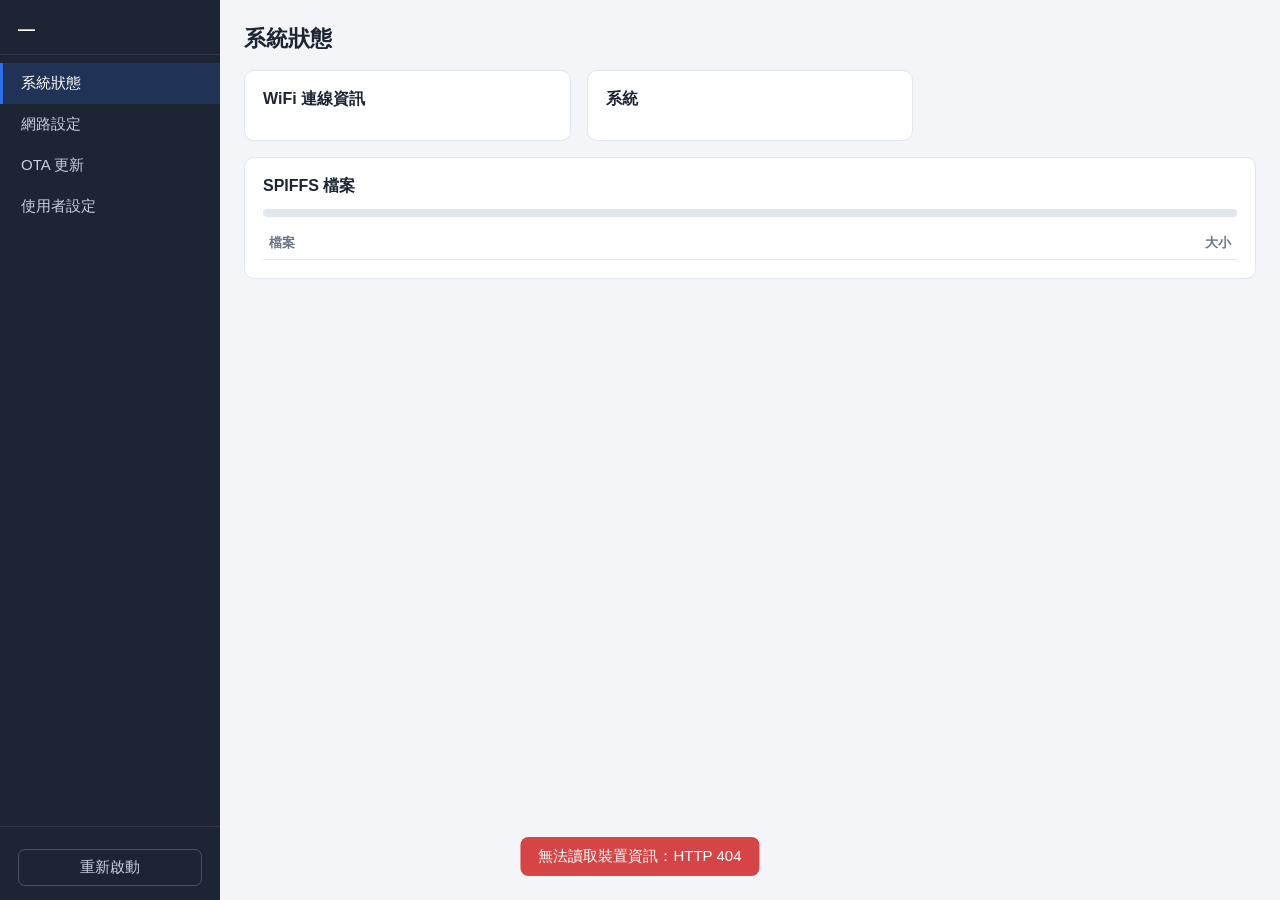
==== fc_wt32eth01/data/index.html @ ec2a92de "遙控器加入搖桿校正功能 - 網頁新增「搖桿校正」頁：即時數值、行程與中點校正、各軸反向、中點死區 - 校正結果存於 NVS；未校正時沿用開機自動取中點 - 校正期間只送出油門 0、未解鎖的封包，飛控解" ====
<!doctype html>
<html lang="zh-Hant">
<head>
<meta charset="utf-8">
<meta name="viewport" content="width=device-width,initial-scale=1">
<title>控制面板</title>
<link rel="stylesheet" href="style.css">
</head>
<body>
<header class="topbar">
  <button id="menuBtn" class="icon-btn" aria-label="選單">&#9776;</button>
  <span id="topTitle">控制面板</span>
</header>

<aside id="sidebar">
  <div class="brand">
    <div id="brandName">—</div>
    <div id="brandFw" class="muted small"></div>
  </div>
  <nav>
    <a href="#status">系統狀態</a>
    <a href="#network">網路設定</a>
    <a href="#pid" data-feature="pid">PID 設定</a>
    <a href="#sticks" data-feature="sticks">搖桿校正</a>
    <a href="#ota">OTA 更新</a>
    <a href="#user">使用者設定</a>
  </nav>
  <div class="side-foot">
    <div id="sideUser" class="muted small"></div>
    <button id="rebootBtn" class="btn ghost">重新啟動</button>
  </div>
</aside>
<div id="scrim"></div>

<main>
  <!-- 系統狀態 -->
  <section id="page-status" class="page">
    <h1>系統狀態</h1>
    <div class="grid">
      <div class="card" data-feature="flight">
        <h2>飛行狀態</h2>
        <div id="flightBadges" class="badges"></div>
        <dl id="flightInfo"></dl>
      </div>
      <div class="card" data-feature="rc">
        <h2>遙控狀態</h2>
        <div id="rcBadges" class="badges"></div>
        <dl id="rcInfo"></dl>
      </div>
      <div class="card">
        <h2>WiFi 連線資訊</h2>
        <dl id="wifiInfo"></dl>
      </div>
      <div class="card" data-feature="eth">
        <h2>乙太網路 (RJ45)</h2>
        <dl id="ethInfo"></dl>
      </div>
      <div class="card">
        <h2>系統</h2>
        <dl id="sysInfo"></dl>
      </div>
      <div class="card wide">
        <h2>SPIFFS 檔案</h2>
        <div class="meter"><div id="fsBar"></div></div>
        <div id="fsSummary" class="muted small"></div>
        <table class="table">
          <thead><tr><th>檔案</th><th class="num">大小</th></tr></thead>
          <tbody id="fsFiles"></tbody>
        </table>
      </div>
    </div>
  </section>

  <!-- 網路設定 -->
  <section id="page-network" class="page">
    <h1>網路設定</h1>
    <div class="grid">
      <div class="card">
        <h2>WiFi 設定</h2>
        <div class="row">
          <button id="scanBtn" class="btn">掃描網路</button>
          <span id="scanState" class="muted small"></span>
        </div>
        <ul id="scanList" class="scan-list"></ul>
        <form id="wifiForm" class="form">
          <label>SSID<input name="ssid" maxlength="32" required autocomplete="off"></label>
          <label>密碼
            <span class="pw"><input name="pass" type="password" maxlength="63" autocomplete="new-password">
            <button type="button" class="icon-btn pw-toggle" aria-label="顯示密碼">&#128065;</button></span>
          </label>
          <div class="row">
            <button class="btn primary">儲存並連線</button>
            <button type="button" id="wifiClearBtn" class="btn danger">清除連線設定</button>
          </div>
        </form>
      </div>

      <div class="card" data-feature="eth">
        <h2>RJ45 設定</h2>
        <form id="ethForm" class="form">
          <div class="seg">
            <label><input type="radio" name="dhcp" value="1"> DHCP</label>
            <label><input type="radio" name="dhcp" value="0"> 固定 IP</label>
          </div>
          <fieldset id="ethStatic">
            <label>IP 位址<input name="ip" placeholder="192.168.1.50"></label>
            <label>子網路遮罩<input name="mask" placeholder="255.255.255.0"></label>
            <label>預設閘道<input name="gw" placeholder="192.168.1.1"></label>
            <label>DNS<input name="dns" placeholder="192.168.1.1"></label>
          </fieldset>
          <p class="muted small">儲存後裝置會重新啟動。</p>
          <button class="btn primary">儲存</button>
        </form>
      </div>

      <div class="card" data-feature="target">
        <h2>飛控連線</h2>
        <form id="targetForm" class="form">
          <label>飛控 IP<input name="ip" placeholder="留空 = 自動（廣播尋找）"></label>
          <label>UDP 埠<input name="port" type="number" min="1" max="65535"></label>
          <p class="muted small">留空時以廣播送出，收到飛控回應後自動鎖定其 IP。同一網段有多台飛控時請填固定 IP。</p>
          <button class="btn primary">儲存</button>
        </form>
      </div>
    </div>
  </section>

  <!-- PID 設定 -->
  <section id="page-pid" class="page" data-feature="pid">
    <h1>PID 設定</h1>
    <div class="grid">
      <div class="card">
        <h2>即時姿態</h2>
        <div class="attitude">
          <div class="horizon"><div id="horizonSky"></div><div class="reticle"></div></div>
          <dl id="attInfo"></dl>
        </div>
        <div class="row">
          <button id="calBtn" class="btn">水平校正</button>
          <span id="calState" class="muted small"></span>
        </div>
        <p class="muted small">校正前請把機身放在水平面上並保持靜止。</p>
      </div>

      <div class="card wide">
        <h2>參數</h2>
        <form id="pidForm" class="form">
          <table class="table pid-table">
            <thead><tr><th>角速度環</th><th>Kp</th><th>Ki</th><th>Kd</th></tr></thead>
            <tbody>
              <tr><th>Roll 橫滾</th><td><input name="roll_kp"></td><td><input name="roll_ki"></td><td><input name="roll_kd"></td></tr>
              <tr><th>Pitch 俯仰</th><td><input name="pitch_kp"></td><td><input name="pitch_ki"></td><td><input name="pitch_kd"></td></tr>
              <tr><th>Yaw 偏航</th><td><input name="yaw_kp"></td><td><input name="yaw_ki"></td><td><input name="yaw_kd"></td></tr>
            </tbody>
          </table>
          <div class="fields-2">
            <label>角度環 Kp（自穩強度）<input name="levelKp"></label>
            <label>最大傾角（度）<input name="maxAngle"></label>
            <label>最大偏航速率（度/秒）<input name="maxYawRate"></label>
            <label>積分上限（µs）<input name="iLimit"></label>
          </div>
          <label class="check"><input type="checkbox" id="linkRP" checked> Roll / Pitch 參數連動</label>
          <p id="trimInfo" class="muted small"></p>
          <div class="row">
            <button class="btn primary">套用並儲存</button>
            <button type="button" id="pidDefaultsBtn" class="btn ghost">填入預設值</button>
            <button type="button" id="pidReloadBtn" class="btn ghost">重新讀取</button>
          </div>
        </form>
      </div>
    </div>
  </section>

  <!-- 搖桿校正（遙控器） -->
  <section id="page-sticks" class="page" data-feature="sticks">
    <h1>搖桿校正</h1>
    <div class="grid">
      <div class="card wide">
        <h2>即時數值</h2>
        <div id="stickBadges" class="badges"></div>
        <div id="stickRows" class="stick-rows"></div>
        <p class="muted small">淺色區塊 = 已校正行程，細線 = 中點，虛線框 = 本次校正記錄到的範圍。</p>
      </div>

      <div class="card">
        <h2>校正</h2>
        <ol class="steps">
          <li>按「開始校正」。校正期間遙控器只送出油門 0、未解鎖的封包。</li>
          <li>把每支搖桿往上下左右推到底，並繞幾圈。</li>
          <li>放開回中搖桿（油門停在任意位置），按「完成」。</li>
        </ol>
        <div id="stickCalMsg" class="small"></div>
        <div class="row">
          <button id="stickStartBtn" class="btn primary">開始校正</button>
          <button id="stickFinishBtn" class="btn primary">完成</button>
          <button id="stickCancelBtn" class="btn ghost">取消</button>
        </div>
      </div>

      <div class="card">
        <h2>選項</h2>
        <form id="stickForm" class="form">
          <div class="seg">
            <label><input type="checkbox" name="inv0"> 油門反向</label>
            <label><input type="checkbox" name="inv1"> Roll 反向</label>
            <label><input type="checkbox" name="inv2"> Pitch 反向</label>
            <label><input type="checkbox" name="inv3"> Yaw 反向</label>
          </div>
          <label>中點死區（ADC 值，0~400）<input name="deadband" type="number" min="0" max="400"></label>
          <div class="row">
            <button class="btn primary">儲存</button>
            <button type="button" id="stickResetBtn" class="btn danger">恢復預設值</button>
          </div>
        </form>
      </div>
    </div>
  </section>

  <!-- OTA 更新 -->
  <section id="page-ota" class="page">
    <h1>OTA 更新</h1>
    <div class="grid">
      <div class="card">
        <h2>上傳更新檔</h2>
        <form id="otaForm" class="form">
          <div class="seg">
            <label><input type="radio" name="type" value="fw" checked> 韌體 (.ino.bin)</label>
            <label><input type="radio" name="type" value="fs"> 網頁檔 (SPIFFS .bin)</label>
          </div>
          <input type="file" name="file" accept=".bin" required>
          <div class="meter"><div id="otaBar"></div></div>
          <div id="otaState" class="muted small"></div>
          <button class="btn primary">開始更新</button>
        </form>
        <p class="muted small">更新期間會強制上鎖馬達，完成後自動重新啟動。</p>
      </div>
    </div>
  </section>

  <!-- 使用者設定 -->
  <section id="page-user" class="page">
    <h1>使用者設定</h1>
    <div class="grid">
      <div class="card">
        <h2>登入帳號及密碼</h2>
        <form id="userForm" class="form">
          <label>帳號<input name="user" maxlength="32" required autocomplete="username"></label>
          <label>新密碼<input name="pass" type="password" minlength="4" maxlength="64" required autocomplete="new-password"></label>
          <label>確認新密碼<input name="pass2" type="password" minlength="4" maxlength="64" required autocomplete="new-password"></label>
          <button class="btn primary">儲存</button>
        </form>
      </div>
    </div>
  </section>
</main>

<div id="toast" role="status"></div>
<script src="app.js"></script>
</body>
</html>
---- fc_wt32eth01/data/style.css ----
:root {
  --bg: #f3f5f8;
  --panel: #ffffff;
  --side: #1d2433;
  --side-fg: #c8d0de;
  --side-active: #2f6fed;
  --fg: #1d2433;
  --muted: #6b7486;
  --line: #e2e6ee;
  --primary: #2f6fed;
  --danger: #d64545;
  --ok: #1f9d55;
  --warn: #d98a00;
  --radius: 10px;
  --side-w: 220px;
}
@media (prefers-color-scheme: dark) {
  :root {
    --bg: #12161f;
    --panel: #1b2130;
    --side: #0d1017;
    --fg: #e4e8f0;
    --muted: #8d97ab;
    --line: #2a3243;
  }
}

* { box-sizing: border-box; }
html, body { margin: 0; }
body {
  font-family: -apple-system, "Segoe UI", "Microsoft JhengHei", "PingFang TC", "Noto Sans TC", sans-serif;
  font-size: 15px;
  background: var(--bg);
  color: var(--fg);
}
h1 { font-size: 22px; margin: 0 0 16px; }
h2 { font-size: 16px; margin: 0 0 12px; }
.muted { color: var(--muted); }
.small { font-size: 13px; }

/* 版面 */
#sidebar {
  position: fixed; inset: 0 auto 0 0; width: var(--side-w);
  background: var(--side); color: var(--side-fg);
  display: flex; flex-direction: column; z-index: 20;
  transition: transform .2s;
}
.brand { padding: 20px 18px 14px; border-bottom: 1px solid rgba(255,255,255,.08); }
#brandName { font-weight: 700; font-size: 17px; color: #fff; }
nav { flex: 1; padding: 8px 0; overflow-y: auto; }
nav a {
  display: block; padding: 11px 18px; color: inherit; text-decoration: none;
  border-left: 3px solid transparent;
}
nav a:hover { background: rgba(255,255,255,.05); }
nav a.active { color: #fff; background: rgba(47,111,237,.18); border-left-color: var(--side-active); }
.side-foot { padding: 14px 18px; border-top: 1px solid rgba(255,255,255,.08); display: grid; gap: 8px; }
.side-foot .btn { color: var(--side-fg); border-color: rgba(255,255,255,.2); }
main { margin-left: var(--side-w); padding: 24px; max-width: 1200px; }
.topbar { display: none; }
#scrim { display: none; }

@media (max-width: 760px) {
  .topbar {
    display: flex; align-items: center; gap: 10px; position: sticky; top: 0; z-index: 10;
    background: var(--side); color: #fff; padding: 8px 12px; font-weight: 600;
  }
  .topbar .icon-btn { color: #fff; font-size: 20px; }
  #sidebar { transform: translateX(-100%); }
  body.menu-open #sidebar { transform: none; }
  body.menu-open #scrim { display: block; position: fixed; inset: 0; background: rgba(0,0,0,.4); z-index: 15; }
  main { margin-left: 0; padding: 16px; }
}

.page { display: none; }
.page.active { display: block; }
.grid { display: grid; grid-template-columns: repeat(auto-fill, minmax(min(320px, 100%), 1fr)); gap: 16px; }
.card {
  background: var(--panel); border: 1px solid var(--line); border-radius: var(--radius);
  padding: 18px; min-width: 0;
}
.card.wide { grid-column: 1 / -1; }
.hidden, [data-feature].off { display: none !important; }

/* 資料列表 */
dl { display: grid; grid-template-columns: max-content 1fr; gap: 6px 14px; margin: 0; }
dt { color: var(--muted); }
dd { margin: 0; word-break: break-all; font-variant-numeric: tabular-nums; }
.table { width: 100%; border-collapse: collapse; margin-top: 10px; }
.table th, .table td { text-align: left; padding: 7px 6px; border-bottom: 1px solid var(--line); }
.table th { font-weight: 600; color: var(--muted); font-size: 13px; }
.table .num { text-align: right; font-variant-numeric: tabular-nums; }
.badges { display: flex; flex-wrap: wrap; gap: 6px; margin-bottom: 12px; }
.badge { font-size: 12px; padding: 3px 9px; border-radius: 99px; background: var(--line); color: var(--fg); }
.badge.ok { background: rgba(31,157,85,.15); color: var(--ok); }
.badge.warn { background: rgba(217,138,0,.15); color: var(--warn); }
.badge.bad { background: rgba(214,69,69,.15); color: var(--danger); }
.meter { height: 8px; border-radius: 99px; background: var(--line); overflow: hidden; margin: 6px 0; }
.meter > div { height: 100%; width: 0; background: var(--primary); transition: width .2s; }

/* 表單 */
.form { display: grid; gap: 12px; }
.form label { display: grid; gap: 4px; font-size: 13px; color: var(--muted); }
.form label.check { display: flex; align-items: center; gap: 8px; color: var(--fg); }
input:not([type=radio]):not([type=checkbox]):not([type=file]) {
  width: 100%; padding: 8px 10px; font: inherit; color: var(--fg);
  background: var(--bg); border: 1px solid var(--line); border-radius: 7px;
}
input:focus { outline: 2px solid var(--primary); outline-offset: -1px; }
input:disabled { opacity: .5; }
fieldset { border: 0; padding: 0; margin: 0; display: grid; gap: 12px; }
fieldset:disabled { opacity: .5; }
.fields-2 { display: grid; grid-template-columns: repeat(auto-fill, minmax(min(200px, 100%), 1fr)); gap: 12px; }
.seg { display: flex; flex-wrap: wrap; gap: 16px; }
.seg label { display: flex; align-items: center; gap: 6px; color: var(--fg); font-size: 14px; }
.pw { position: relative; display: block; }
.pw input { padding-right: 40px; }
.pw-toggle { position: absolute; right: 4px; top: 50%; transform: translateY(-50%); }
.row { display: flex; flex-wrap: wrap; align-items: center; gap: 10px; }
.pid-table td { padding: 5px 4px; }
.pid-table input { text-align: right; }

.btn {
  font: inherit; padding: 8px 16px; border-radius: 7px; cursor: pointer;
  border: 1px solid var(--line); background: var(--panel); color: var(--fg);
}
.btn:hover { filter: brightness(.97); }
.btn:disabled { opacity: .5; cursor: default; }
.btn.primary { background: var(--primary); border-color: var(--primary); color: #fff; }
.btn.danger { background: transparent; border-color: var(--danger); color: var(--danger); }
.btn.ghost { background: transparent; }
.icon-btn { background: none; border: 0; cursor: pointer; padding: 4px 8px; font-size: 16px; color: var(--muted); }

.scan-list { list-style: none; padding: 0; margin: 10px 0; max-height: 240px; overflow-y: auto; }
.scan-list li {
  display: flex; justify-content: space-between; gap: 10px; padding: 8px 10px;
  border: 1px solid var(--line); border-radius: 7px; margin-bottom: 6px; cursor: pointer;
}
.scan-list li:hover { border-color: var(--primary); }
.scan-list .sig { color: var(--muted); font-size: 13px; white-space: nowrap; }

/* 姿態儀 */
.attitude { display: flex; gap: 18px; align-items: center; margin-bottom: 12px; flex-wrap: wrap; }
.horizon {
  position: relative; width: 120px; height: 120px; border-radius: 50%; overflow: hidden;
  background: #8b5a2b; border: 3px solid var(--line); flex: none;
}
#horizonSky {
  position: absolute; left: -50%; width: 200%; height: 200%; top: -150%;
  background: #4a90d9; transform-origin: 50% 100%;
}
.reticle { position: absolute; left: 25%; right: 25%; top: 50%; height: 2px; margin-top: -1px; background: #ffd200; }

/* 搖桿校正 */
.stick-rows { display: grid; gap: 14px; }
.stick-row { display: grid; grid-template-columns: 56px 1fr 130px; align-items: center; gap: 12px; }
.stick-name { font-weight: 600; }
.track { position: relative; height: 18px; border-radius: 4px; background: var(--line); }
.track > div { position: absolute; top: 0; bottom: 0; }
.track .range { background: rgba(47,111,237,.25); }
.track .seen { border: 2px dashed var(--warn); border-radius: 4px; display: none; }
.track .center { width: 2px; margin-left: -1px; background: var(--muted); }
.track .pos { width: 4px; margin-left: -2px; background: var(--fg); border-radius: 2px; }
.stick-val { text-align: right; font-variant-numeric: tabular-nums; }
.stick-val b { display: inline-block; min-width: 48px; }
.steps { margin: 0 0 12px; padding-left: 20px; line-height: 1.7; }
#stickCalMsg { min-height: 1.4em; margin-bottom: 10px; }
#stickCalMsg.active { color: var(--warn); font-weight: 600; }
@media (max-width: 480px) {
  .stick-row { grid-template-columns: 48px 1fr; }
  .stick-val { grid-column: 1 / -1; text-align: left; }
}

#toast {
  position: fixed; left: 50%; bottom: 24px; transform: translate(-50%, 20px);
  background: #1d2433; color: #fff; padding: 10px 18px; border-radius: 8px;
  opacity: 0; pointer-events: none; transition: .2s; z-index: 50; max-width: calc(100% - 32px);
}
#toast.show { opacity: 1; transform: translate(-50%, 0); }
#toast.err { background: var(--danger); }
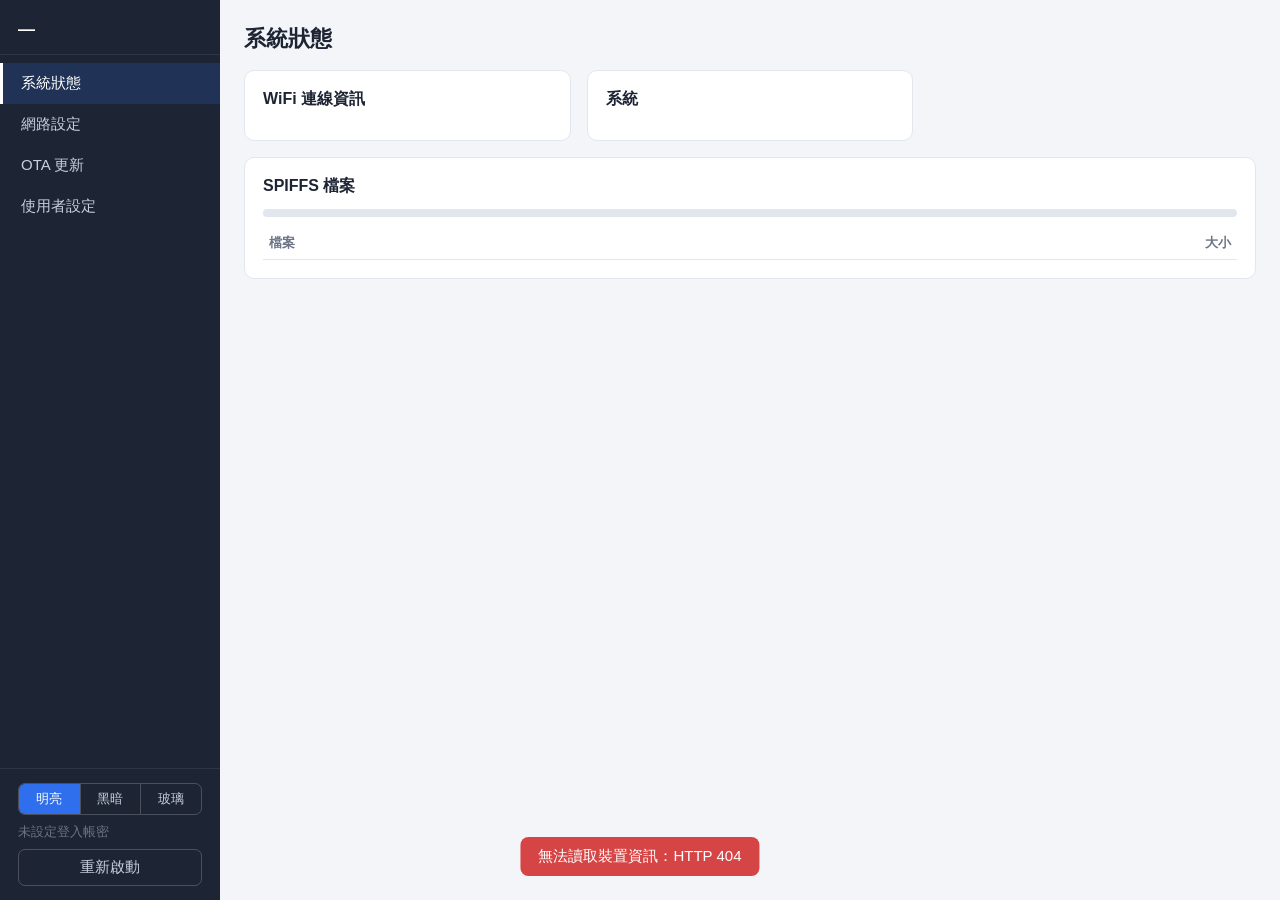
==== commit 491c393c: "初始免登入，新增明亮/黑暗/玻璃三種主題 - 出廠不設帳密，開啟網頁不需登入；設定帳號密碼後才啟用 Basic Auth - 使用者設定頁顯示登入狀態，可清除帳密回到免登入 - 移除 DEFAULT_" ====
--- a/fc_wt32eth01/data/index.html
+++ b/fc_wt32eth01/data/index.html
@@ -5,6 +5,16 @@
 <meta name="viewport" content="width=device-width,initial-scale=1">
 <title>控制面板</title>
 <link rel="stylesheet" href="style.css">
+<script>
+  // 在畫面繪製前套用主題，避免閃爍（明亮 / 黑暗 / 玻璃風，未選擇時跟隨系統）
+  (function () {
+    var t = null;
+    try { t = localStorage.getItem('theme'); } catch (e) {}
+    if (t !== 'light' && t !== 'dark' && t !== 'glass')
+      t = window.matchMedia && matchMedia('(prefers-color-scheme: dark)').matches ? 'dark' : 'light';
+    document.documentElement.setAttribute('data-theme', t);
+  })();
+</script>
 </head>
 <body>
 <header class="topbar">
@@ -22,10 +32,16 @@
     <a href="#network">網路設定</a>
     <a href="#pid" data-feature="pid">PID 設定</a>
     <a href="#sticks" data-feature="sticks">搖桿校正</a>
+    <a href="#oled" data-feature="oled">OLED 顯示</a>
     <a href="#ota">OTA 更新</a>
     <a href="#user">使用者設定</a>
   </nav>
   <div class="side-foot">
+    <div class="theme-switch" role="group" aria-label="主題">
+      <button type="button" data-theme-set="light">明亮</button>
+      <button type="button" data-theme-set="dark">黑暗</button>
+      <button type="button" data-theme-set="glass">玻璃</button>
+    </div>
     <div id="sideUser" class="muted small"></div>
     <button id="rebootBtn" class="btn ghost">重新啟動</button>
   </div>
@@ -216,6 +232,55 @@
     </div>
   </section>
 
+  <!-- OLED 顯示（遙控器） -->
+  <section id="page-oled" class="page" data-feature="oled">
+    <h1>OLED 顯示</h1>
+    <div class="grid">
+      <div class="card">
+        <h2>顯示畫面</h2>
+        <form id="oledForm" class="form">
+          <div class="seg">
+            <label><input type="radio" name="mode" value="0"> 主畫面</label>
+            <label><input type="radio" name="mode" value="1"> 連線資訊</label>
+            <label><input type="radio" name="mode" value="2"> 自動輪播</label>
+          </div>
+          <label>輪播間隔（秒，2~30）<input name="rotateSec" type="number" min="2" max="30"></label>
+          <p class="muted small">按「套用」後 OLED 立即切換並儲存。搖桿校正期間固定顯示主畫面。</p>
+          <button class="btn primary">套用</button>
+        </form>
+      </div>
+
+      <div class="card">
+        <h2>主畫面</h2>
+<pre class="oled">192.168.10.21    -58
+<b>DISARMED</b>
+R +1.2 P -0.4 11.8V
+T   0 [    ]  Y [--|--]
+R [--|##]     P [--|--]</pre>
+        <p class="muted small">WiFi IP 與訊號、飛控狀態（大字）、飛控姿態與電池、搖桿位置。</p>
+      </div>
+
+      <div class="card">
+        <h2>連線資訊</h2>
+<pre class="oled"><span class="inv">LINK         DISARMED</span>
+FC 192.168.10.20
+> 192.168.10.20:4210
+AUTO   RSSI -58dBm
+TX 50/s  RX 20/s
+Last 30ms   Yaw  +0
+R +1.2 P -0.4 11.8V</pre>
+        <dl>
+          <dt>FC</dt><dd>回應遙測的飛控 IP</dd>
+          <dt>&gt;</dt><dd>控制封包送往的位址與埠</dd>
+          <dt>模式</dt><dd>FIXED 指定 IP／AUTO 自動鎖定／BCAST 廣播尋找中</dd>
+          <dt>TX / RX</dt><dd>每秒送出的控制封包／收到的遙測封包</dd>
+          <dt>Last</dt><dd>距上次收到遙測的時間</dd>
+          <dt>Yaw</dt><dd>飛控偏航角速度（°/s）</dd>
+        </dl>
+      </div>
+    </div>
+  </section>
+
   <!-- OTA 更新 -->
   <section id="page-ota" class="page">
     <h1>OTA 更新</h1>
@@ -244,10 +309,14 @@
       <div class="card">
         <h2>登入帳號及密碼</h2>
         <form id="userForm" class="form">
+          <div id="authNote" class="auth-note"></div>
           <label>帳號<input name="user" maxlength="32" required autocomplete="username"></label>
           <label>新密碼<input name="pass" type="password" minlength="4" maxlength="64" required autocomplete="new-password"></label>
           <label>確認新密碼<input name="pass2" type="password" minlength="4" maxlength="64" required autocomplete="new-password"></label>
-          <button class="btn primary">儲存</button>
+          <div class="row">
+            <button class="btn primary">儲存</button>
+            <button type="button" id="userClearBtn" class="btn danger">清除帳密（不需登入）</button>
+          </div>
         </form>
       </div>
     </div>
--- a/fc_wt32eth01/data/style.css
+++ b/fc_wt32eth01/data/style.css
@@ -1,28 +1,72 @@
 :root {
+  --primary: #2f6fed;
+  --radius: 10px;
+  --side-w: 220px;
+}
+
+/* ---- 主題：明亮（預設）---- */
+:root, :root[data-theme="light"] {
+  color-scheme: light;
   --bg: #f3f5f8;
+  --bg-image: none;
   --panel: #ffffff;
+  --input-bg: #f3f5f8;
   --side: #1d2433;
   --side-fg: #c8d0de;
-  --side-active: #2f6fed;
   --fg: #1d2433;
   --muted: #6b7486;
   --line: #e2e6ee;
-  --primary: #2f6fed;
   --danger: #d64545;
   --ok: #1f9d55;
-  --warn: #d98a00;
-  --radius: 10px;
-  --side-w: 220px;
-}
-@media (prefers-color-scheme: dark) {
-  :root {
-    --bg: #12161f;
-    --panel: #1b2130;
-    --side: #0d1017;
-    --fg: #e4e8f0;
-    --muted: #8d97ab;
-    --line: #2a3243;
-  }
+  --warn: #c27c00;
+  --toast-bg: #1d2433;
+  --blur: none;
+  --shadow: none;
+}
+
+/* ---- 主題：黑暗 ---- */
+:root[data-theme="dark"] {
+  color-scheme: dark;
+  --bg: #12161f;
+  --bg-image: none;
+  --panel: #1b2130;
+  --input-bg: #12161f;
+  --side: #0d1017;
+  --side-fg: #c8d0de;
+  --fg: #e4e8f0;
+  --muted: #8d97ab;
+  --line: #2a3243;
+  --danger: #f06b6b;
+  --ok: #3ccf7f;
+  --warn: #f0b429;
+  --toast-bg: #2a3243;
+  --blur: none;
+  --shadow: none;
+}
+
+/* ---- 主題：玻璃風（半透明卡片 + 背景模糊）---- */
+:root[data-theme="glass"] {
+  color-scheme: dark;
+  --primary: #5b8cff;
+  --bg: #1b2450;
+  --bg-image:
+    radial-gradient(circle at 15% 20%, rgba(255, 92, 170, .55), transparent 40%),
+    radial-gradient(circle at 85% 15%, rgba(64, 200, 255, .5), transparent 42%),
+    radial-gradient(circle at 70% 85%, rgba(140, 90, 255, .55), transparent 45%),
+    linear-gradient(135deg, #1b2450 0%, #2b1f5c 50%, #10324f 100%);
+  --panel: rgba(255, 255, 255, .12);
+  --input-bg: rgba(255, 255, 255, .10);
+  --side: rgba(12, 16, 36, .38);
+  --side-fg: #dfe5f5;
+  --fg: #f4f6fb;
+  --muted: rgba(228, 234, 250, .72);
+  --line: rgba(255, 255, 255, .2);
+  --danger: #ff8080;
+  --ok: #5ee69a;
+  --warn: #ffd166;
+  --toast-bg: rgba(20, 24, 48, .85);
+  --blur: blur(18px) saturate(150%);
+  --shadow: 0 8px 32px rgba(0, 0, 0, .25);
 }
 
 * { box-sizing: border-box; }
@@ -30,8 +74,11 @@
 body {
   font-family: -apple-system, "Segoe UI", "Microsoft JhengHei", "PingFang TC", "Noto Sans TC", sans-serif;
   font-size: 15px;
-  background: var(--bg);
+  background-color: var(--bg);
+  background-image: var(--bg-image);
+  background-attachment: fixed;
   color: var(--fg);
+  min-height: 100vh;
 }
 h1 { font-size: 22px; margin: 0 0 16px; }
 h2 { font-size: 16px; margin: 0 0 12px; }
@@ -44,6 +91,7 @@
   background: var(--side); color: var(--side-fg);
   display: flex; flex-direction: column; z-index: 20;
   transition: transform .2s;
+  backdrop-filter: var(--blur); -webkit-backdrop-filter: var(--blur);
 }
 .brand { padding: 20px 18px 14px; border-bottom: 1px solid rgba(255,255,255,.08); }
 #brandName { font-weight: 700; font-size: 17px; color: #fff; }
@@ -55,7 +103,19 @@
 nav a:hover { background: rgba(255,255,255,.05); }
 nav a.active { color: #fff; background: rgba(47,111,237,.18); border-left-color: var(--side-active); }
 .side-foot { padding: 14px 18px; border-top: 1px solid rgba(255,255,255,.08); display: grid; gap: 8px; }
-.side-foot .btn { color: var(--side-fg); border-color: rgba(255,255,255,.2); }
+.side-foot .btn { color: var(--side-fg); border-color: rgba(255,255,255,.2); background: transparent; }
+
+/* 主題切換 */
+.theme-switch { display: grid; grid-template-columns: repeat(3, 1fr); border: 1px solid rgba(255,255,255,.2); border-radius: 7px; overflow: hidden; }
+.theme-switch button {
+  font: inherit; font-size: 13px; padding: 6px 0; border: 0; cursor: pointer;
+  background: transparent; color: var(--side-fg);
+}
+.theme-switch button + button { border-left: 1px solid rgba(255,255,255,.2); }
+.theme-switch button.active { background: var(--primary); color: #fff; }
+.auth-note { padding: 10px 12px; border-radius: 7px; font-size: 13px; }
+.auth-note.open { background: rgba(217,138,0,.14); color: var(--warn); }
+.auth-note.locked { background: rgba(31,157,85,.14); color: var(--ok); }
 main { margin-left: var(--side-w); padding: 24px; max-width: 1200px; }
 .topbar { display: none; }
 #scrim { display: none; }
@@ -64,6 +124,7 @@
   .topbar {
     display: flex; align-items: center; gap: 10px; position: sticky; top: 0; z-index: 10;
     background: var(--side); color: #fff; padding: 8px 12px; font-weight: 600;
+    backdrop-filter: var(--blur); -webkit-backdrop-filter: var(--blur);
   }
   .topbar .icon-btn { color: #fff; font-size: 20px; }
   #sidebar { transform: translateX(-100%); }
@@ -77,7 +138,8 @@
 .grid { display: grid; grid-template-columns: repeat(auto-fill, minmax(min(320px, 100%), 1fr)); gap: 16px; }
 .card {
   background: var(--panel); border: 1px solid var(--line); border-radius: var(--radius);
-  padding: 18px; min-width: 0;
+  padding: 18px; min-width: 0; box-shadow: var(--shadow);
+  backdrop-filter: var(--blur); -webkit-backdrop-filter: var(--blur);
 }
 .card.wide { grid-column: 1 / -1; }
 .hidden, [data-feature].off { display: none !important; }
@@ -104,7 +166,7 @@
 .form label.check { display: flex; align-items: center; gap: 8px; color: var(--fg); }
 input:not([type=radio]):not([type=checkbox]):not([type=file]) {
   width: 100%; padding: 8px 10px; font: inherit; color: var(--fg);
-  background: var(--bg); border: 1px solid var(--line); border-radius: 7px;
+  background: var(--input-bg); border: 1px solid var(--line); border-radius: 7px;
 }
 input:focus { outline: 2px solid var(--primary); outline-offset: -1px; }
 input:disabled { opacity: .5; }
@@ -171,9 +233,19 @@
   .stick-val { grid-column: 1 / -1; text-align: left; }
 }
 
+/* OLED 畫面示意 */
+.oled {
+  margin: 0 0 10px; padding: 10px 12px; border-radius: 6px;
+  background: #000; color: #8fd3ff; font: 13px/1.45 Consolas, "Courier New", monospace;
+  overflow-x: auto; white-space: pre;
+}
+.oled b { font-size: 20px; line-height: 1.2; }
+.oled .inv { background: #8fd3ff; color: #000; }
+
 #toast {
   position: fixed; left: 50%; bottom: 24px; transform: translate(-50%, 20px);
-  background: #1d2433; color: #fff; padding: 10px 18px; border-radius: 8px;
+  background: var(--toast-bg); color: #fff; padding: 10px 18px; border-radius: 8px;
+  backdrop-filter: var(--blur); -webkit-backdrop-filter: var(--blur);
   opacity: 0; pointer-events: none; transition: .2s; z-index: 50; max-width: calc(100% - 32px);
 }
 #toast.show { opacity: 1; transform: translate(-50%, 0); }
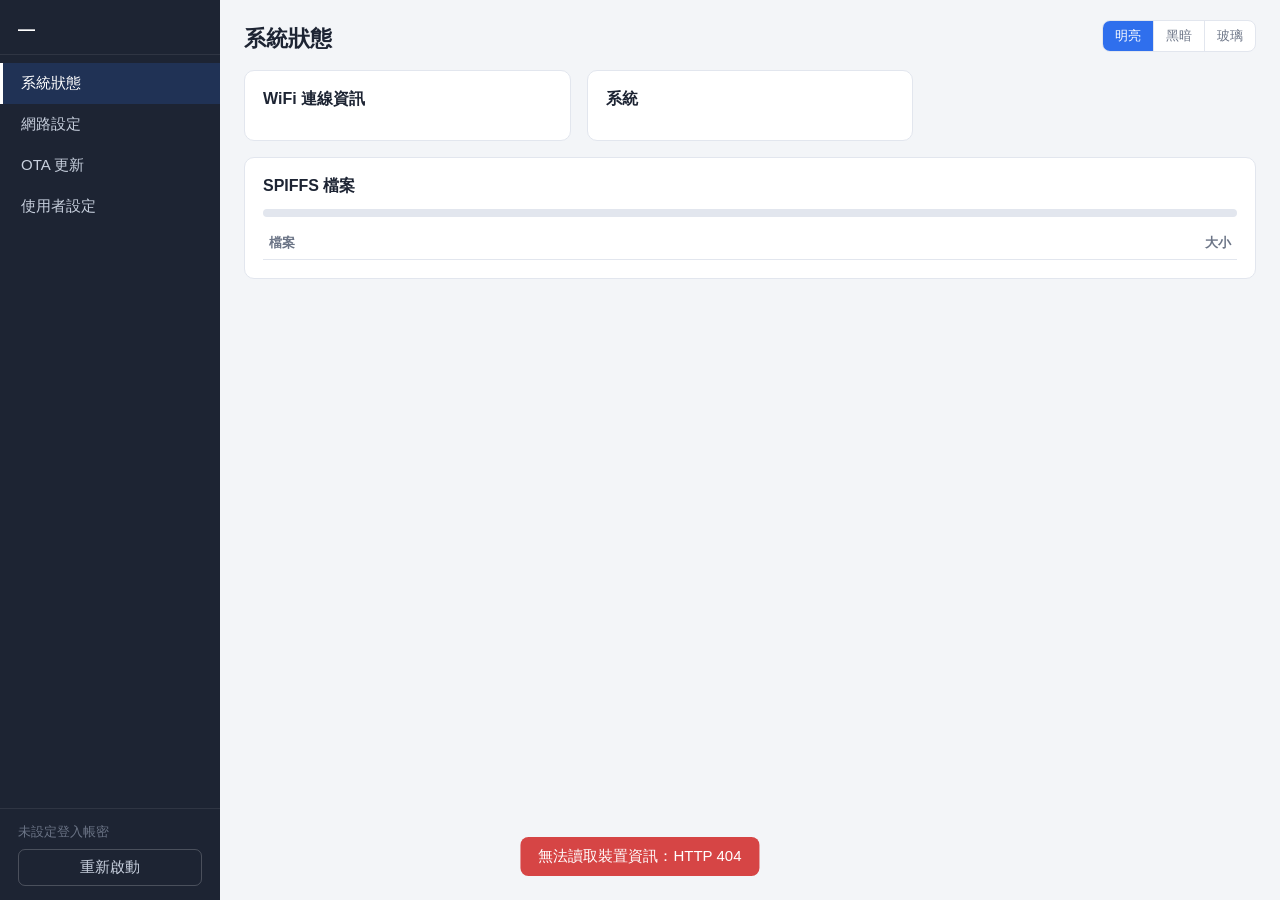
==== commit ce5ec183: "主題切換移到網頁右上角 - 桌面版放在內容區右上角，與頁面標題同列 - 手機版固定在頂端列右側，標題過長時以省略號截斷 - 樣式隨主題變化（玻璃主題為半透明）  Co-Authored-By: Cla" ====
--- a/fc_wt32eth01/data/index.html
+++ b/fc_wt32eth01/data/index.html
@@ -33,15 +33,11 @@
     <a href="#pid" data-feature="pid">PID 設定</a>
     <a href="#sticks" data-feature="sticks">搖桿校正</a>
     <a href="#oled" data-feature="oled">OLED 顯示</a>
+    <a href="#do" data-feature="do">DO 設定</a>
     <a href="#ota">OTA 更新</a>
     <a href="#user">使用者設定</a>
   </nav>
   <div class="side-foot">
-    <div class="theme-switch" role="group" aria-label="主題">
-      <button type="button" data-theme-set="light">明亮</button>
-      <button type="button" data-theme-set="dark">黑暗</button>
-      <button type="button" data-theme-set="glass">玻璃</button>
-    </div>
     <div id="sideUser" class="muted small"></div>
     <button id="rebootBtn" class="btn ghost">重新啟動</button>
   </div>
@@ -49,6 +45,12 @@
 <div id="scrim"></div>
 
 <main>
+  <!-- 主題切換（右上角；手機版在頂端列右側） -->
+  <div class="theme-switch" role="group" aria-label="主題">
+    <button type="button" data-theme-set="light">明亮</button>
+    <button type="button" data-theme-set="dark">黑暗</button>
+    <button type="button" data-theme-set="glass">玻璃</button>
+  </div>
   <!-- 系統狀態 -->
   <section id="page-status" class="page">
     <h1>系統狀態</h1>
@@ -281,6 +283,21 @@
     </div>
   </section>
 
+  <!-- DO 設定（遙控器） -->
+  <section id="page-do" class="page" data-feature="do">
+    <h1>DO 設定</h1>
+    <div class="grid" id="doGrid">
+      <div class="card wide">
+        <h2>裝置時間</h2>
+        <div class="row">
+          <span id="doTime" class="do-time">—</span>
+          <button type="button" id="timeSyncBtn" class="btn ghost">以瀏覽器時間同步</button>
+        </div>
+        <p class="muted small">定時排程需要正確時間。連上可上網的 WiFi 時會自動以 NTP 校時；否則開啟此網頁時會以瀏覽器時間同步。重新開機後若無 NTP，需再開一次網頁同步。</p>
+      </div>
+    </div>
+  </section>
+
   <!-- OTA 更新 -->
   <section id="page-ota" class="page">
     <h1>OTA 更新</h1>
@@ -297,6 +314,7 @@
           <div id="otaState" class="muted small"></div>
           <button class="btn primary">開始更新</button>
         </form>
+        <p id="otaFsHint" class="muted small"></p>
         <p class="muted small">更新期間會強制上鎖馬達，完成後自動重新啟動。</p>
       </div>
     </div>
--- a/fc_wt32eth01/data/style.css
+++ b/fc_wt32eth01/data/style.css
@@ -105,18 +105,24 @@
 .side-foot { padding: 14px 18px; border-top: 1px solid rgba(255,255,255,.08); display: grid; gap: 8px; }
 .side-foot .btn { color: var(--side-fg); border-color: rgba(255,255,255,.2); background: transparent; }
 
-/* 主題切換 */
-.theme-switch { display: grid; grid-template-columns: repeat(3, 1fr); border: 1px solid rgba(255,255,255,.2); border-radius: 7px; overflow: hidden; }
+/* 主題切換：內容區右上角，與頁面標題同高 */
+.theme-switch {
+  position: absolute; top: 20px; right: 24px; z-index: 5;
+  display: grid; grid-template-columns: repeat(3, auto);
+  background: var(--panel); border: 1px solid var(--line); border-radius: 8px; overflow: hidden;
+  box-shadow: var(--shadow); backdrop-filter: var(--blur); -webkit-backdrop-filter: var(--blur);
+}
 .theme-switch button {
-  font: inherit; font-size: 13px; padding: 6px 0; border: 0; cursor: pointer;
-  background: transparent; color: var(--side-fg);
-}
-.theme-switch button + button { border-left: 1px solid rgba(255,255,255,.2); }
+  font: inherit; font-size: 13px; padding: 6px 12px; border: 0; cursor: pointer;
+  background: transparent; color: var(--muted);
+}
+.theme-switch button:hover { color: var(--fg); }
+.theme-switch button + button { border-left: 1px solid var(--line); }
 .theme-switch button.active { background: var(--primary); color: #fff; }
 .auth-note { padding: 10px 12px; border-radius: 7px; font-size: 13px; }
 .auth-note.open { background: rgba(217,138,0,.14); color: var(--warn); }
 .auth-note.locked { background: rgba(31,157,85,.14); color: var(--ok); }
-main { margin-left: var(--side-w); padding: 24px; max-width: 1200px; }
+main { margin-left: var(--side-w); padding: 24px; max-width: 1200px; position: relative; }
 .topbar { display: none; }
 #scrim { display: none; }
 
@@ -131,6 +137,15 @@
   body.menu-open #sidebar { transform: none; }
   body.menu-open #scrim { display: block; position: fixed; inset: 0; background: rgba(0,0,0,.4); z-index: 15; }
   main { margin-left: 0; padding: 16px; }
+  /* 手機版：固定在頂端列右側，捲動時仍可切換 */
+  .topbar { padding-right: 168px; }
+  #topTitle { min-width: 0; overflow: hidden; text-overflow: ellipsis; white-space: nowrap; }
+  .theme-switch {
+    position: fixed; top: 8px; right: 10px; z-index: 12;
+    background: transparent; border-color: rgba(255,255,255,.25); box-shadow: none;
+  }
+  .theme-switch button { color: #dfe5f5; padding: 5px 9px; }
+  .theme-switch button + button { border-left-color: rgba(255,255,255,.25); }
 }
 
 .page { display: none; }
@@ -164,6 +179,7 @@
 .form { display: grid; gap: 12px; }
 .form label { display: grid; gap: 4px; font-size: 13px; color: var(--muted); }
 .form label.check { display: flex; align-items: center; gap: 8px; color: var(--fg); }
+select,
 input:not([type=radio]):not([type=checkbox]):not([type=file]) {
   width: 100%; padding: 8px 10px; font: inherit; color: var(--fg);
   background: var(--input-bg); border: 1px solid var(--line); border-radius: 7px;
@@ -233,6 +249,29 @@
   .stick-val { grid-column: 1 / -1; text-align: left; }
 }
 
+/* DO 設定 */
+.do-time { font-size: 18px; font-weight: 600; font-variant-numeric: tabular-nums; }
+.do-head { display: flex; align-items: center; justify-content: space-between; gap: 10px; margin-bottom: 12px; }
+.do-head h2 { margin: 0; }
+.do-control { display: flex; flex-wrap: wrap; align-items: center; gap: 10px; min-height: 40px; margin-bottom: 14px;
+  padding-bottom: 14px; border-bottom: 1px solid var(--line); }
+.do-control .btn { min-width: 96px; }
+.btn.on { background: var(--ok); border-color: var(--ok); color: #fff; }
+.sched-list { display: grid; gap: 8px; }
+.sched-row { display: flex; flex-wrap: wrap; align-items: center; gap: 8px; padding: 8px; border: 1px solid var(--line); border-radius: 7px; }
+.sched-row.off { opacity: .55; }
+.sched-row input[type=time] { width: 128px !important; flex: none; }  /* 蓋過全域 input 寬度 */
+.sched-row .check { display: flex; align-items: center; gap: 4px; color: var(--fg); }
+.days { display: flex; gap: 4px; }
+.days label { display: block; }
+.days input { position: absolute; opacity: 0; pointer-events: none; }
+.days span {
+  display: inline-block; width: 28px; line-height: 26px; text-align: center; font-size: 13px;
+  border: 1px solid var(--line); border-radius: 6px; cursor: pointer; color: var(--muted);
+}
+.days input:checked + span { background: var(--primary); border-color: var(--primary); color: #fff; }
+.days input:focus-visible + span { outline: 2px solid var(--primary); outline-offset: 1px; }
+
 /* OLED 畫面示意 */
 .oled {
   margin: 0 0 10px; padding: 10px 12px; border-radius: 6px;
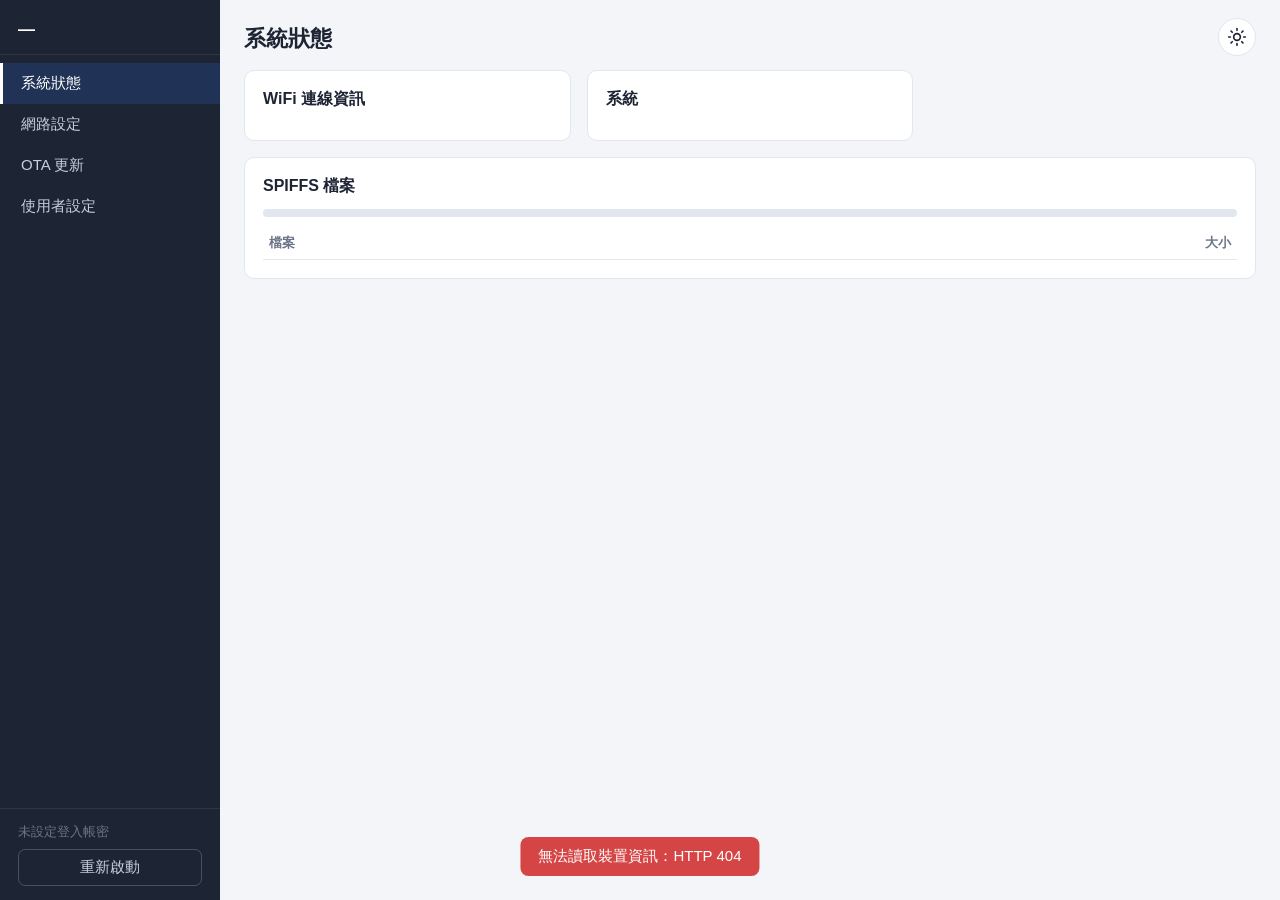
==== commit 9e5bfedc: "主題改為單一圖示按鈕，重新啟動顯示經過秒數 - 右上角圓形圖示按鈕，點擊依序切換明亮 → 黑暗 → 玻璃，   圖示顯示目前主題（太陽／月亮／閃光） - 重新啟動、OTA 完成、儲存 RJ45 後顯示" ====
--- a/fc_wt32eth01/data/index.html
+++ b/fc_wt32eth01/data/index.html
@@ -45,12 +45,8 @@
 <div id="scrim"></div>
 
 <main>
-  <!-- 主題切換（右上角；手機版在頂端列右側） -->
-  <div class="theme-switch" role="group" aria-label="主題">
-    <button type="button" data-theme-set="light">明亮</button>
-    <button type="button" data-theme-set="dark">黑暗</button>
-    <button type="button" data-theme-set="glass">玻璃</button>
-  </div>
+  <!-- 主題切換：單一圖示按鈕，點擊依序切換 明亮 → 黑暗 → 玻璃（右上角；手機版在頂端列右側） -->
+  <button type="button" id="themeBtn" class="theme-btn"></button>
   <!-- 系統狀態 -->
   <section id="page-status" class="page">
     <h1>系統狀態</h1>
@@ -342,6 +338,17 @@
 </main>
 
 <div id="toast" role="status"></div>
+
+<!-- 重新啟動中：顯示經過秒數，裝置回應後自動重新載入 -->
+<div id="rebootOverlay" class="overlay hidden" role="alertdialog" aria-modal="true" aria-labelledby="rebootTitle">
+  <div class="overlay-box">
+    <div id="rebootSpinner" class="spinner"></div>
+    <h2 id="rebootTitle">裝置重新啟動中</h2>
+    <div class="reboot-secs"><span id="rebootSecs">0</span><small>秒</small></div>
+    <p id="rebootMsg" class="muted small"></p>
+    <p id="rebootHint" class="reboot-hint small hidden">已超過 60 秒仍未回應。請確認裝置電源與網路；若有變更 IP 或 WiFi，請改用新的網址開啟。</p>
+  </div>
+</div>
 <script src="app.js"></script>
 </body>
 </html>
--- a/fc_wt32eth01/data/style.css
+++ b/fc_wt32eth01/data/style.css
@@ -105,20 +105,43 @@
 .side-foot { padding: 14px 18px; border-top: 1px solid rgba(255,255,255,.08); display: grid; gap: 8px; }
 .side-foot .btn { color: var(--side-fg); border-color: rgba(255,255,255,.2); background: transparent; }
 
-/* 主題切換：內容區右上角，與頁面標題同高 */
-.theme-switch {
-  position: absolute; top: 20px; right: 24px; z-index: 5;
-  display: grid; grid-template-columns: repeat(3, auto);
-  background: var(--panel); border: 1px solid var(--line); border-radius: 8px; overflow: hidden;
+/* 主題切換：內容區右上角的圓形圖示按鈕，與頁面標題同高 */
+.theme-btn {
+  position: absolute; top: 18px; right: 24px; z-index: 5;
+  width: 38px; height: 38px; padding: 0; border-radius: 50%; cursor: pointer;
+  display: grid; place-items: center;
+  background: var(--panel); border: 1px solid var(--line); color: var(--fg);
   box-shadow: var(--shadow); backdrop-filter: var(--blur); -webkit-backdrop-filter: var(--blur);
-}
-.theme-switch button {
-  font: inherit; font-size: 13px; padding: 6px 12px; border: 0; cursor: pointer;
-  background: transparent; color: var(--muted);
-}
-.theme-switch button:hover { color: var(--fg); }
-.theme-switch button + button { border-left: 1px solid var(--line); }
-.theme-switch button.active { background: var(--primary); color: #fff; }
+  transition: transform .15s;
+}
+.theme-btn:hover { border-color: var(--primary); color: var(--primary); }
+.theme-btn:active { transform: scale(.92); }
+.theme-btn:focus-visible { outline: 2px solid var(--primary); outline-offset: 2px; }
+.theme-btn svg { width: 20px; height: 20px; }
+
+/* 重新啟動中 */
+.overlay {
+  position: fixed; inset: 0; z-index: 60; display: grid; place-items: center; padding: 16px;
+  background: rgba(10, 14, 24, .55); backdrop-filter: blur(4px); -webkit-backdrop-filter: blur(4px);
+}
+.overlay-box {
+  width: min(360px, 100%); padding: 28px 24px; text-align: center;
+  background: var(--panel); border: 1px solid var(--line); border-radius: 14px; color: var(--fg);
+  box-shadow: 0 12px 40px rgba(0, 0, 0, .3); backdrop-filter: var(--blur); -webkit-backdrop-filter: var(--blur);
+}
+:root[data-theme="glass"] .overlay-box { background: rgba(30, 36, 80, .75); }
+.overlay-box h2 { margin: 14px 0 4px; }
+.reboot-secs { font-size: 48px; font-weight: 700; font-variant-numeric: tabular-nums; line-height: 1.1; }
+.reboot-secs small { font-size: 16px; font-weight: 400; color: var(--muted); margin-left: 4px; }
+.overlay-box p { margin: 10px 0 0; }
+.reboot-hint { color: var(--warn); }
+.spinner {
+  width: 34px; height: 34px; margin: 0 auto; border-radius: 50%;
+  border: 3px solid var(--line); border-top-color: var(--primary); animation: spin .9s linear infinite;
+}
+.spinner.done { animation: none; border-color: var(--ok); }
+@keyframes spin { to { transform: rotate(360deg); } }
+@media (prefers-reduced-motion: reduce) { .spinner { animation-duration: 3s; } }
 .auth-note { padding: 10px 12px; border-radius: 7px; font-size: 13px; }
 .auth-note.open { background: rgba(217,138,0,.14); color: var(--warn); }
 .auth-note.locked { background: rgba(31,157,85,.14); color: var(--ok); }
@@ -138,14 +161,13 @@
   body.menu-open #scrim { display: block; position: fixed; inset: 0; background: rgba(0,0,0,.4); z-index: 15; }
   main { margin-left: 0; padding: 16px; }
   /* 手機版：固定在頂端列右側，捲動時仍可切換 */
-  .topbar { padding-right: 168px; }
+  .topbar { padding-right: 56px; }
   #topTitle { min-width: 0; overflow: hidden; text-overflow: ellipsis; white-space: nowrap; }
-  .theme-switch {
-    position: fixed; top: 8px; right: 10px; z-index: 12;
-    background: transparent; border-color: rgba(255,255,255,.25); box-shadow: none;
+  .theme-btn {
+    position: fixed; top: 6px; right: 10px; z-index: 12; width: 34px; height: 34px;
+    background: transparent; border-color: rgba(255,255,255,.25); color: #fff; box-shadow: none;
   }
-  .theme-switch button { color: #dfe5f5; padding: 5px 9px; }
-  .theme-switch button + button { border-left-color: rgba(255,255,255,.25); }
+  .theme-btn:hover { color: #fff; border-color: rgba(255,255,255,.6); }
 }
 
 .page { display: none; }
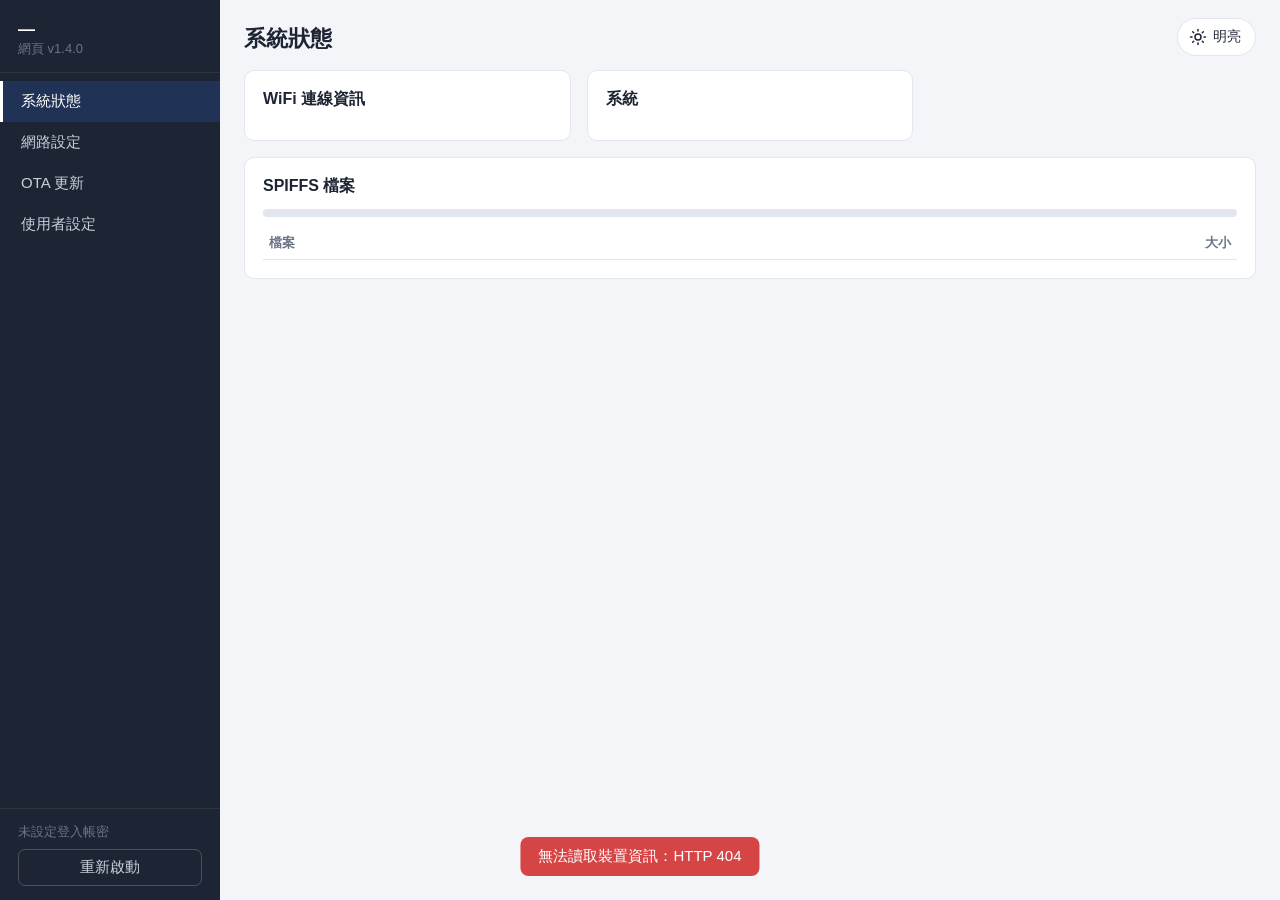
==== commit cfef1c69: "遙控器新增網頁虛擬遙控（兩個虛擬搖桿） - 網頁「虛擬遙控」頁：Mode 2 雙虛擬搖桿 + ARM 開關，支援觸控、滑鼠與鍵盤 - 遙控器新增精簡 WebSocket 伺服器（埠 81，權杖由 /a" ====
--- a/fc_wt32eth01/data/index.html
+++ b/fc_wt32eth01/data/index.html
@@ -34,6 +34,7 @@
     <a href="#sticks" data-feature="sticks">搖桿校正</a>
     <a href="#oled" data-feature="oled">OLED 顯示</a>
     <a href="#do" data-feature="do">DO 設定</a>
+    <a href="#vstick" data-feature="vstick">虛擬遙控</a>
     <a href="#ota">OTA 更新</a>
     <a href="#user">使用者設定</a>
   </nav>
@@ -294,6 +295,51 @@
     </div>
   </section>
 
+  <!-- 虛擬遙控（遙控器）：兩個虛擬搖桿，經 WebSocket 控制無人機 -->
+  <section id="page-vstick" class="page" data-feature="vstick">
+    <h1>虛擬遙控</h1>
+    <div class="grid">
+      <div class="card wide vs-card">
+        <div class="vs-status">
+          <div id="vsBadges" class="badges"></div>
+          <div id="vsTelem" class="vs-telem muted small"></div>
+        </div>
+
+        <div class="vs-actions">
+          <button type="button" id="vsStartBtn" class="btn primary">開始虛擬遙控</button>
+          <button type="button" id="vsStopBtn" class="btn ghost" disabled>停止</button>
+          <button type="button" id="vsArm" class="switch vs-arm" role="switch" aria-checked="false" aria-label="解鎖 ARM" disabled>
+            <span class="switch-track"><span class="switch-thumb"></span></span><span class="switch-text">ARM OFF</span>
+          </button>
+        </div>
+
+        <div class="vs-pads">
+          <div class="vs-col">
+            <div id="vsLeft" class="vs-pad" aria-label="左搖桿：油門與偏航">
+              <div class="vs-cross"></div><div class="vs-knob"></div>
+            </div>
+            <div class="vs-caption">油門 ↕ ／ Yaw ↔</div>
+          </div>
+          <dl id="vsValues" class="vs-values"></dl>
+          <div class="vs-col">
+            <div id="vsRight" class="vs-pad" aria-label="右搖桿：俯仰與橫滾">
+              <div class="vs-cross"></div><div class="vs-knob"></div>
+            </div>
+            <div class="vs-caption">Pitch ↕ ／ Roll ↔</div>
+          </div>
+        </div>
+
+        <ul class="vs-notes muted small">
+          <li>Mode 2：左搖桿上下為油門（放開後停在原位）、左右為偏航；右搖桿為俯仰／橫滾（放開自動回中）。</li>
+          <li>鍵盤：W／S 油門、A／D 偏航、方向鍵 俯仰／橫滾、空白鍵 油門歸零。</li>
+          <li>只能在飛控「上鎖」時開始；開始後實體搖桿暫停使用。解鎖前請先把油門拉到最低。</li>
+          <li>網頁切到背景、螢幕關閉或 WiFi 斷線超過 0.3 秒，遙控器會停送控制封包，飛控進入失控保護（保持水平、3 秒內降油門後上鎖）。5 秒後自動交回實體搖桿。</li>
+          <li>WiFi 延遲與斷線風險高於實體搖桿，第一次使用請拆下螺旋槳測試。</li>
+        </ul>
+      </div>
+    </div>
+  </section>
+
   <!-- OTA 更新 -->
   <section id="page-ota" class="page">
     <h1>OTA 更新</h1>
--- a/fc_wt32eth01/data/style.css
+++ b/fc_wt32eth01/data/style.css
@@ -105,19 +105,20 @@
 .side-foot { padding: 14px 18px; border-top: 1px solid rgba(255,255,255,.08); display: grid; gap: 8px; }
 .side-foot .btn { color: var(--side-fg); border-color: rgba(255,255,255,.2); background: transparent; }
 
-/* 主題切換：內容區右上角的圓形圖示按鈕，與頁面標題同高 */
+/* 主題切換：內容區右上角的膠囊按鈕（圖示＋主題名稱），與頁面標題同高 */
 .theme-btn {
   position: absolute; top: 18px; right: 24px; z-index: 5;
-  width: 38px; height: 38px; padding: 0; border-radius: 50%; cursor: pointer;
-  display: grid; place-items: center;
+  height: 38px; padding: 0 14px 0 11px; border-radius: 999px; cursor: pointer;
+  display: inline-flex; align-items: center; gap: 6px;
+  font: inherit; font-size: 14px; white-space: nowrap;
   background: var(--panel); border: 1px solid var(--line); color: var(--fg);
   box-shadow: var(--shadow); backdrop-filter: var(--blur); -webkit-backdrop-filter: var(--blur);
   transition: transform .15s;
 }
 .theme-btn:hover { border-color: var(--primary); color: var(--primary); }
-.theme-btn:active { transform: scale(.92); }
+.theme-btn:active { transform: scale(.95); }
 .theme-btn:focus-visible { outline: 2px solid var(--primary); outline-offset: 2px; }
-.theme-btn svg { width: 20px; height: 20px; }
+.theme-btn svg { width: 18px; height: 18px; flex: none; }
 
 /* 重新啟動中 */
 .overlay {
@@ -161,10 +162,10 @@
   body.menu-open #scrim { display: block; position: fixed; inset: 0; background: rgba(0,0,0,.4); z-index: 15; }
   main { margin-left: 0; padding: 16px; }
   /* 手機版：固定在頂端列右側，捲動時仍可切換 */
-  .topbar { padding-right: 56px; }
+  .topbar { padding-right: 104px; }
   #topTitle { min-width: 0; overflow: hidden; text-overflow: ellipsis; white-space: nowrap; }
   .theme-btn {
-    position: fixed; top: 6px; right: 10px; z-index: 12; width: 34px; height: 34px;
+    position: fixed; top: 6px; right: 10px; z-index: 12; height: 34px; padding: 0 12px 0 9px; font-size: 13px;
     background: transparent; border-color: rgba(255,255,255,.25); color: #fff; box-shadow: none;
   }
   .theme-btn:hover { color: #fff; border-color: rgba(255,255,255,.6); }
@@ -278,7 +279,26 @@
 .do-control { display: flex; flex-wrap: wrap; align-items: center; gap: 10px; min-height: 40px; margin-bottom: 14px;
   padding-bottom: 14px; border-bottom: 1px solid var(--line); }
 .do-control .btn { min-width: 96px; }
-.btn.on { background: var(--ok); border-color: var(--ok); color: #fff; }
+/* Toggle switch（DO 開關模式） */
+.switch {
+  display: inline-flex; align-items: center; gap: 10px; padding: 2px; border: 0; background: none;
+  font: inherit; color: var(--fg); cursor: pointer;
+}
+.switch-track {
+  position: relative; flex: none; width: 54px; height: 30px; border-radius: 999px;
+  background: var(--line); box-shadow: inset 0 0 0 1px rgba(0, 0, 0, .06); transition: background .2s;
+}
+.switch-thumb {
+  position: absolute; top: 3px; left: 3px; width: 24px; height: 24px; border-radius: 50%;
+  background: #fff; box-shadow: 0 1px 3px rgba(0, 0, 0, .35); transition: transform .2s;
+}
+.switch[aria-checked="true"] .switch-track { background: var(--ok); }
+.switch[aria-checked="true"] .switch-thumb { transform: translateX(24px); }
+.switch-text { min-width: 34px; font-weight: 700; font-variant-numeric: tabular-nums; color: var(--muted); }
+.switch[aria-checked="true"] .switch-text { color: var(--ok); }
+.switch:focus-visible .switch-track { outline: 2px solid var(--primary); outline-offset: 2px; }
+.switch:disabled { cursor: progress; opacity: .7; }
+@media (prefers-reduced-motion: reduce) { .switch-track, .switch-thumb { transition: none; } }
 .sched-list { display: grid; gap: 8px; }
 .sched-row { display: flex; flex-wrap: wrap; align-items: center; gap: 8px; padding: 8px; border: 1px solid var(--line); border-radius: 7px; }
 .sched-row.off { opacity: .55; }
@@ -294,6 +314,41 @@
 .days input:checked + span { background: var(--primary); border-color: var(--primary); color: #fff; }
 .days input:focus-visible + span { outline: 2px solid var(--primary); outline-offset: 1px; }
 
+/* 虛擬遙控 */
+.vs-status { display: flex; flex-wrap: wrap; align-items: center; justify-content: space-between; gap: 8px 16px; }
+.vs-status .badges { margin: 0; }
+.vs-telem { font-variant-numeric: tabular-nums; }
+.vs-actions { display: flex; flex-wrap: wrap; align-items: center; gap: 12px; margin: 16px 0 18px; }
+.vs-arm .switch-text { min-width: 70px; }
+.vs-arm[aria-checked="true"] .switch-track { background: var(--danger); }
+.vs-arm[aria-checked="true"] .switch-text { color: var(--danger); }
+.vs-pads { display: flex; justify-content: space-between; align-items: flex-start; gap: 16px; flex-wrap: wrap; }
+.vs-col { display: grid; justify-items: center; gap: 8px; }
+.vs-pad {
+  --size: min(260px, 40vw);
+  position: relative; width: var(--size); height: var(--size); border-radius: 18px;
+  background: var(--input-bg); border: 1px solid var(--line); touch-action: none; user-select: none; cursor: grab;
+}
+.vs-pad.disabled { opacity: .45; cursor: not-allowed; }
+.vs-pad.dragging { cursor: grabbing; border-color: var(--primary); }
+.vs-cross { position: absolute; inset: 0; pointer-events: none;
+  background:
+    linear-gradient(var(--line), var(--line)) center / 1px 100% no-repeat,
+    linear-gradient(var(--line), var(--line)) center / 100% 1px no-repeat; }
+.vs-knob {
+  position: absolute; left: 50%; top: 50%; width: 30%; height: 30%; border-radius: 50%; pointer-events: none;
+  transform: translate(-50%, -50%); background: var(--primary); box-shadow: 0 4px 12px rgba(0, 0, 0, .3);
+  border: 3px solid rgba(255, 255, 255, .85);
+}
+.vs-caption { font-size: 13px; color: var(--muted); }
+.vs-values { grid-template-columns: max-content max-content; align-self: center; font-size: 15px; gap: 6px 12px; }
+.vs-values dd { min-width: 48px; text-align: right; font-weight: 600; }
+.vs-notes { margin: 18px 0 0; padding-left: 18px; line-height: 1.7; }
+@media (max-width: 560px) {
+  .vs-pad { --size: min(42vw, 200px); }
+  .vs-values { order: 3; width: 100%; grid-template-columns: repeat(4, max-content max-content); justify-content: center; }
+}
+
 /* OLED 畫面示意 */
 .oled {
   margin: 0 0 10px; padding: 10px 12px; border-radius: 6px;
